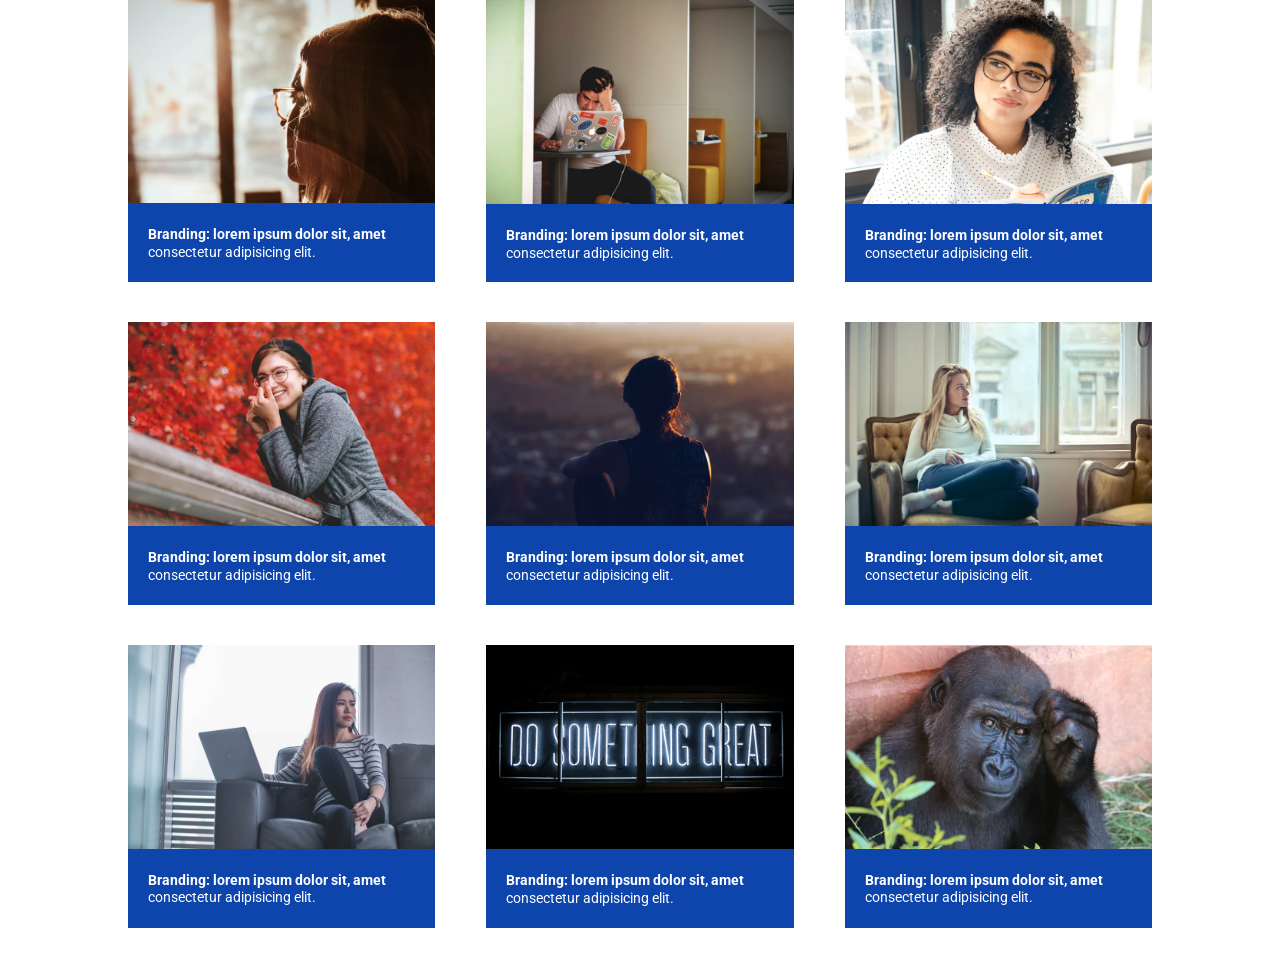
==== idenx.html @ b4c1d72d "portefolio" ====
<!DOCTYPE html>
<html lang="pt-br">
<head>
    <meta charset="UTF-8">
    <meta http-equiv="X-UA-Compatible" content="IE=edge">
    <meta name="viewport" content="width=device-width, initial-scale=1.0">
    <title>Portefolio</title>
    <link rel="stylesheet" href="css-reset.css">
    <link rel="stylesheet" href="style.css">
    <link rel="preconnect" href="https://fonts.googleapis.com">
    <link href="https://fonts.googleapis.com/css2?family=Roboto:ital,wght@1,300;1,700&display=swap" rel="stylesheet">


</head>

<body>
    <div class="container">
        <div class="col"><img src="images/01@2x.png" alt=""><p>Branding: lorem ipsum dolor sit, amet consectetur adipisicing elit.</p></div>
        <div class="col"><img src="images/02@2x.png" alt=""><p>Branding: lorem ipsum dolor sit, amet consectetur adipisicing elit.</p></div>
        <div class="col hide-mobile"><img src="images/03@2x.png" alt=""><p>Branding: lorem ipsum dolor sit, amet consectetur adipisicing elit.</p></div>
        <div class="col hide-mobile"><img src="images/04@2x.png" alt=""><p>Branding: lorem ipsum dolor sit, amet consectetur adipisicing elit.</p></div>
        <div class="col hide-mobile"><img src="images/05@2x.png" alt=""><p>Branding: lorem ipsum dolor sit, amet consectetur adipisicing elit.</p></div>
        <div class="col hide-mobile"><img src="images/06@2x.png" alt=""><p>Branding: lorem ipsum dolor sit, amet consectetur adipisicing elit.</p></div>
        <div class="col hide-mobile"><img src="images/07@2x.png" alt=""><p>Branding: lorem ipsum dolor sit, amet consectetur adipisicing elit.</p></div>
        <div class="col hide-mobile"><img src="images/08@2x.png" alt=""><p>Branding: lorem ipsum dolor sit, amet consectetur adipisicing elit.</p></div>
        <div class="col hide-mobile"><img src="images/09@2x.png" alt=""><p>Branding: lorem ipsum dolor sit, amet consectetur adipisicing elit.</p></div>
        <div class="col hide-desktop-only"><img src="images/10@2x.png" alt=""><p>Branding: lorem ipsum dolor sit, amet consectetur adipisicing elit.</p></div>
    
  
</div>
</body>
</html>
---- style.css ----
body {
    font-family: 'Roboto', sans-serif;
}

.container {
    min-height: 500px;
    max-width: 1024px;
    margin: 0 auto;
    display: flex;
    flex-wrap: wrap;
    justify-content: space-between;
}

.col {
    width: 30%;
    margin-bottom: 40px;
    background-color: rgb(13, 69, 172);

}
.col p {
    color: white;
    font-size: 0.87rem;
    padding: 20px;
    line-height: 1.1rem;
}

.hide-desktop-only {
    display: none;
}

.col img {
    width: 100%;
    height: auto;
    
}
.col p::first-line {
    font-weight: 700;
}


@media (max-width: 768px) {
    .col {
    width: 45%;
}
.hide-desktop-only {
    display: block;
}
}

@media (max-width: 400px) {
   .col {
       width: 100%;
   }

   .hide-mobile {
    display: none;
}
}
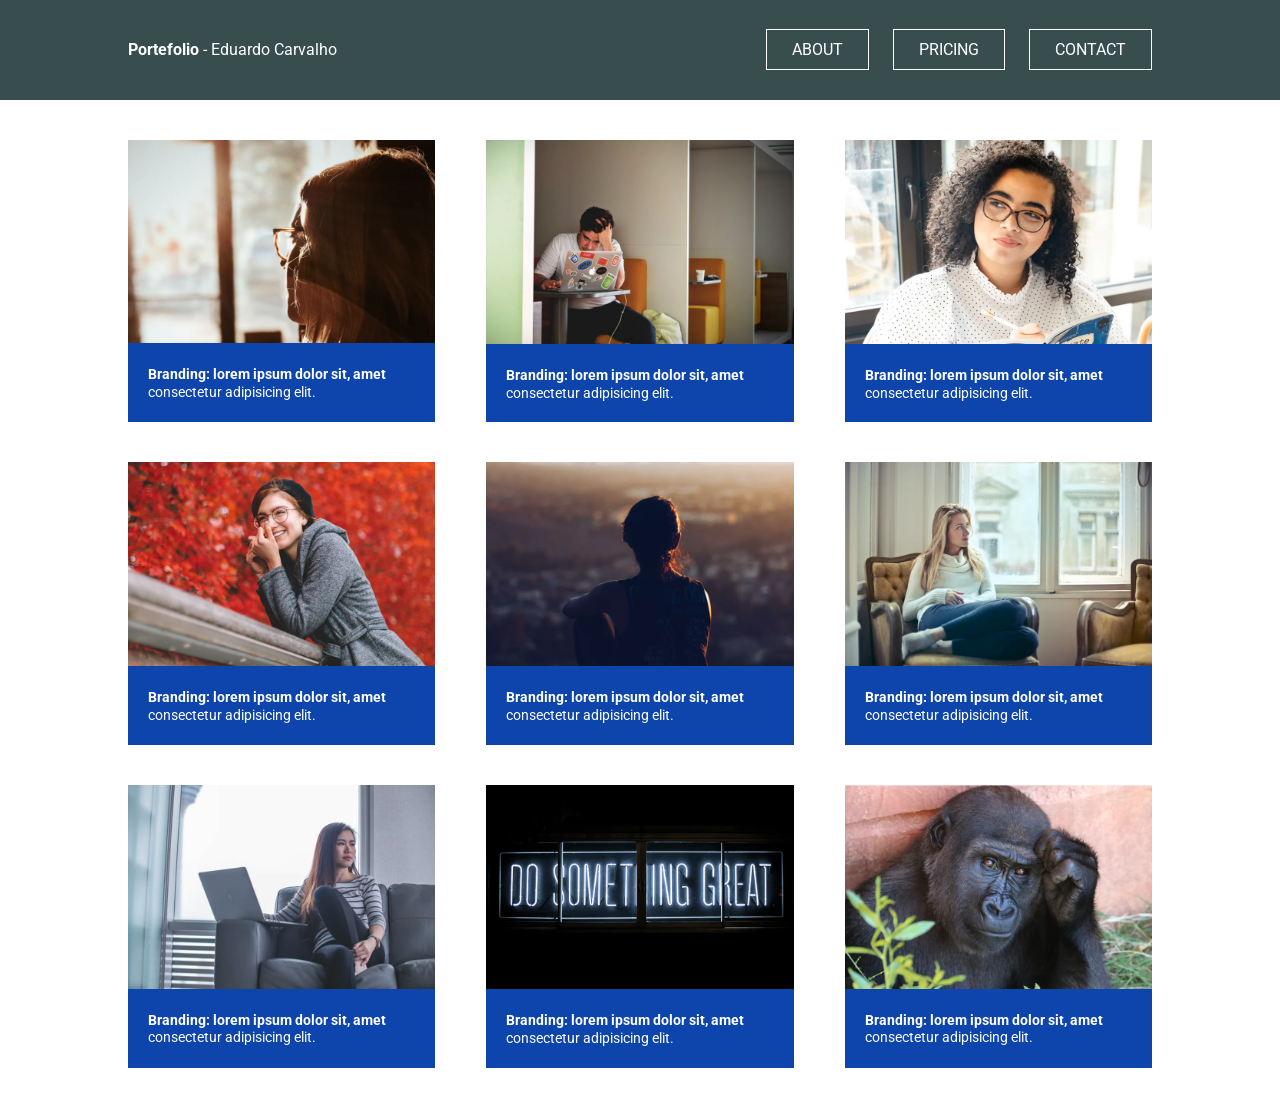
==== commit a6357c03: "Protefolio" ====
--- a/idenx.html
+++ b/idenx.html
@@ -14,6 +14,21 @@
 </head>
 
 <body>
+
+<div class="header-container">
+
+<header>
+    <div class="logo"><span style="font-weight: 700;">Portefolio</span> - Eduardo Carvalho</div>
+    <nav>
+        <a href="#" class="mybutton">ABOUT</a>
+        <a href="#" class="mybutton">PRICING</a>
+        <a href="#" class="mybutton">CONTACT</a>
+
+    </nav>
+</header>
+
+</div>
+
     <div class="container">
         <div class="col"><img src="images/01@2x.png" alt=""><p>Branding: lorem ipsum dolor sit, amet consectetur adipisicing elit.</p></div>
         <div class="col"><img src="images/02@2x.png" alt=""><p>Branding: lorem ipsum dolor sit, amet consectetur adipisicing elit.</p></div>
--- a/style.css
+++ b/style.css
@@ -1,7 +1,12 @@
 body {
     font-family: 'Roboto', sans-serif;
+    color: white;
 }
+a {
+    color: white;
+    text-decoration: none;
 
+}
 .container {
     min-height: 500px;
     max-width: 1024px;
@@ -9,6 +14,20 @@
     display: flex;
     flex-wrap: wrap;
     justify-content: space-between;
+}
+.header-container {
+    background-color: rgb(56, 78, 78);
+    min-height: 100px;
+    margin-bottom: 40px;
+}
+header {
+    max-width: 1024px;
+    background-color: rgb(56, 78, 78);
+    min-height: 100px;
+    margin: 0 auto;
+    display: flex;
+    justify-content: space-between;
+    align-items: center;
 }
 
 .col {
@@ -36,6 +55,12 @@
 .col p::first-line {
     font-weight: 700;
 }
+.mybutton {
+    padding:10px 25px ;
+    border-style: solid;
+    border-width: 1px;
+    margin-left: 20px;
+}
 
 
 @media (max-width: 768px) {
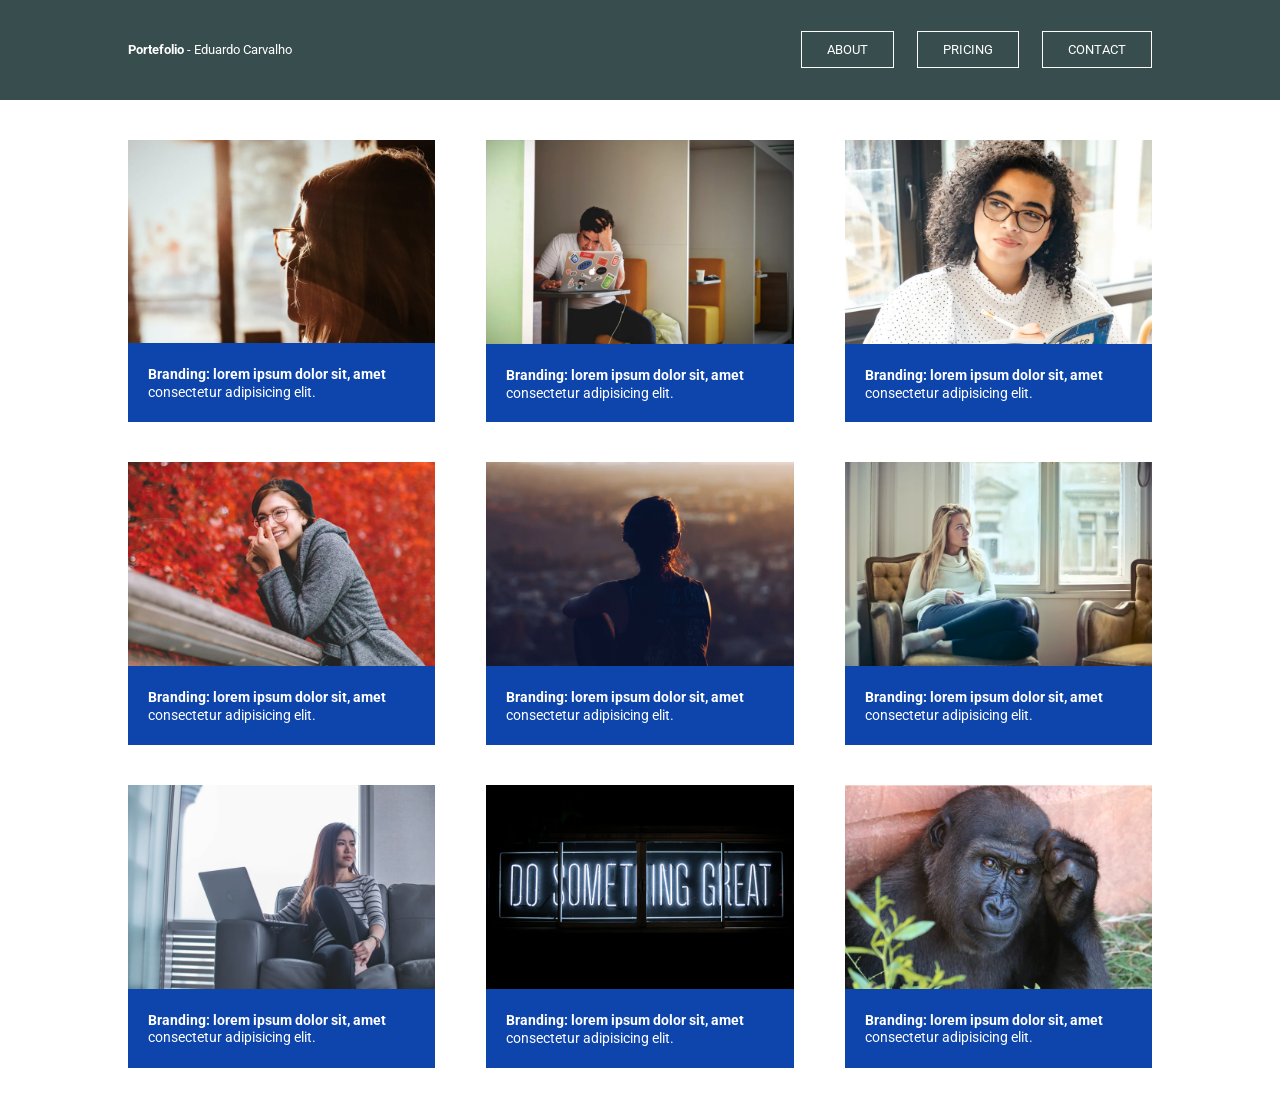
==== commit 30196c52: "Portefolio" ====
--- a/idenx.html
+++ b/idenx.html
@@ -18,13 +18,25 @@
 <div class="header-container">
 
 <header>
-    <div class="logo"><span style="font-weight: 700;">Portefolio</span> - Eduardo Carvalho</div>
+    <div class="logo"><span class="highlight">Portefolio</span> - Eduardo Carvalho</div>
     <nav>
         <a href="#" class="mybutton">ABOUT</a>
         <a href="#" class="mybutton">PRICING</a>
         <a href="#" class="mybutton">CONTACT</a>
 
     </nav>
+
+    <div class="mob-wrapper">
+        <img src="images/icon-menu.svg" alt="mobile icon menu" style="width: 30px;" class="burguemenu">
+        
+        <div class="mob-nav">
+            <a href="#" class="mybutton">ABOUT</a>
+            <a href="#" class="mybutton">PRICING</a>
+            <a href="#" class="mybutton">CONTACT</a>
+    
+        </div>
+    </div>
+
 </header>
 
 </div>
--- a/style.css
+++ b/style.css
@@ -2,11 +2,13 @@
     font-family: 'Roboto', sans-serif;
     color: white;
 }
+
 a {
     color: white;
     text-decoration: none;
 
 }
+
 .container {
     min-height: 500px;
     max-width: 1024px;
@@ -14,12 +16,17 @@
     display: flex;
     flex-wrap: wrap;
     justify-content: space-between;
+    padding-top: 140px;
 }
+
 .header-container {
+    font-size: 0.8rem;
     background-color: rgb(56, 78, 78);
     min-height: 100px;
-    margin-bottom: 40px;
+    position: fixed;
+    width: 100%;
 }
+
 header {
     max-width: 1024px;
     background-color: rgb(56, 78, 78);
@@ -36,6 +43,7 @@
     background-color: rgb(13, 69, 172);
 
 }
+
 .col p {
     color: white;
     font-size: 0.87rem;
@@ -52,9 +60,11 @@
     height: auto;
     
 }
+
 .col p::first-line {
     font-weight: 700;
 }
+
 .mybutton {
     padding:10px 25px ;
     border-style: solid;
@@ -62,12 +72,50 @@
     margin-left: 20px;
 }
 
+.highlight {
+    font-weight: 700;
+}
+.mob-wrapper  {
+    display: none;
+}
+.mob-nav {
+    display: none;
+}
+/* Smartphone*/
 
 @media (max-width: 768px) {
     .col {
     width: 45%;
 }
+
 .hide-desktop-only {
+    display: block;
+}
+header {
+    display: block;
+    text-align: center;
+
+}
+.header-container {
+    position: relative;
+}
+.container {
+    padding: 40px;
+}
+nav {
+    display: none;
+}
+   
+nav a {
+    display: block;
+}
+.logo{
+    padding: 40px;
+}
+.mybutton  {
+    margin-left: 0;
+}
+.mob-wrapper  {
     display: block;
 }
 }
@@ -76,7 +124,7 @@
    .col {
        width: 100%;
    }
-
+ 
    .hide-mobile {
     display: none;
 }
